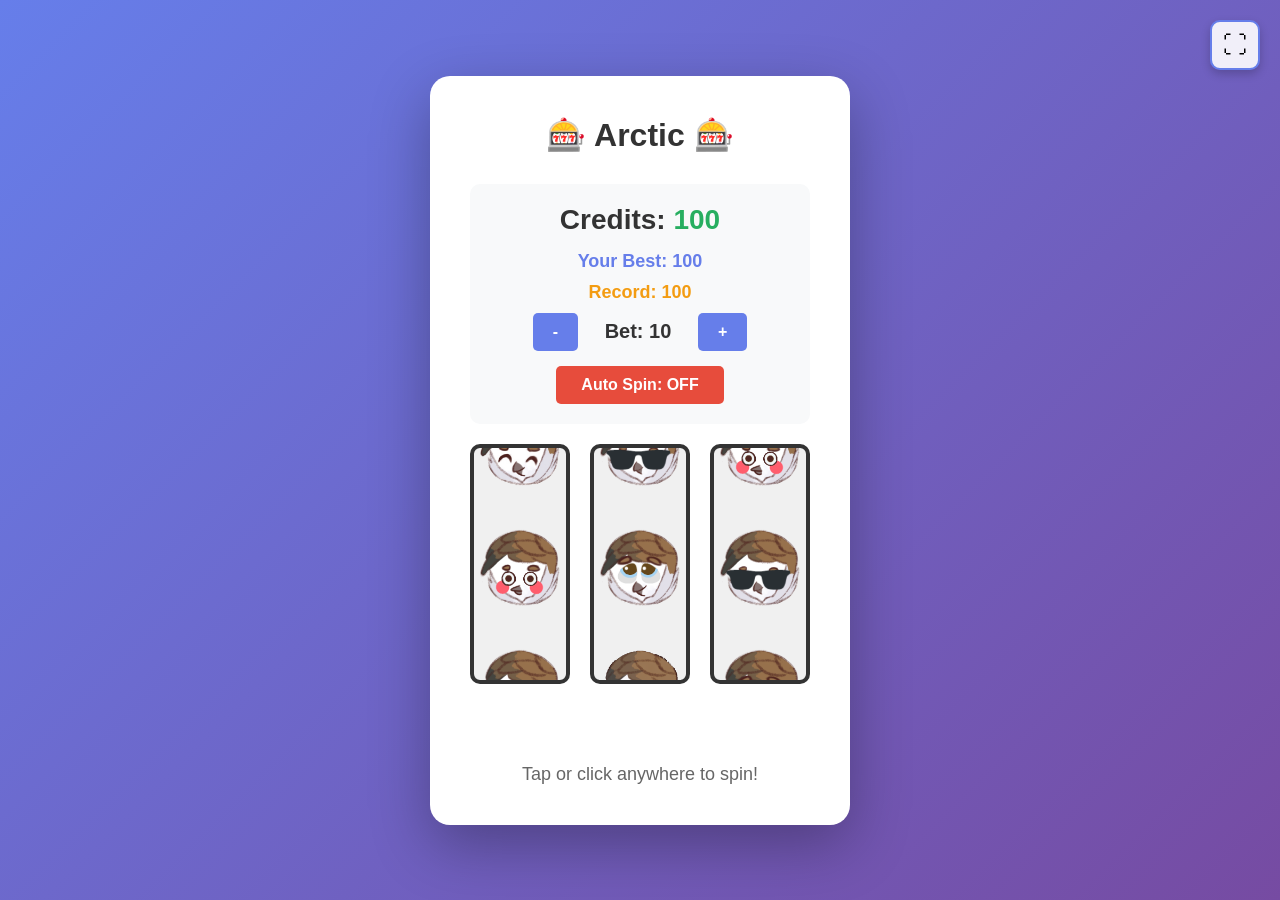
==== gambling/slot-machine.html @ ad3ae70a "Added gambling minigame and added shortcut" ====
<!DOCTYPE html>
<html lang="en">
<head>
    <meta charset="UTF-8">
    <meta name="viewport" content="width=device-width, initial-scale=1.0">
    <title>Slot Machine</title>
    <style>
        * {
            margin: 0;
            padding: 0;
            box-sizing: border-box;
        }

        body {
            font-family: Arial, sans-serif;
            display: flex;
            justify-content: center;
            align-items: center;
            min-height: 100vh;
            background: linear-gradient(135deg, #667eea 0%, #764ba2 100%);
            cursor: pointer;
            user-select: none;
        }

        .container {
            text-align: center;
            background: white;
            padding: 40px;
            border-radius: 20px;
            box-shadow: 0 20px 60px rgba(0,0,0,0.3);
        }

        h1 {
            color: #333;
            margin-bottom: 30px;
        }

        .slot-machine {
            display: flex;
            gap: 20px;
            justify-content: center;
            margin-bottom: 30px;
        }

        .reel {
            width: 100px;
            height: 240px;
            background: #f0f0f0;
            border: 4px solid #333;
            border-radius: 10px;
            display: flex;
            align-items: center;
            justify-content: center;
            font-size: 60px;
            font-weight: bold;
            overflow: hidden;
            position: relative;
        }

        .reel-inner {
            position: absolute;
            display: flex;
            flex-direction: column;
            align-items: center;
            transition: transform 0.1s linear;
            top: 60px;
        }

        .reel-symbol {
            height: 120px;
            display: flex;
            align-items: center;
            justify-content: center;
            font-size: 60px;
        }

        .reel-symbol img {
            max-width: 80px;
            max-height: 80px;
            object-fit: contain;
        }

        .reel.spinning .reel-inner {
            animation: none;
        }

        .message {
            font-size: 24px;
            font-weight: bold;
            min-height: 30px;
            margin-bottom: 20px;
            color: #667eea;
        }

        .message.winner {
            color: #f39c12;
            animation: pulse 0.5s ease-in-out infinite;
        }

        @keyframes pulse {
            0%, 100% { transform: scale(1); }
            50% { transform: scale(1.1); }
        }

        .instruction {
            color: #666;
            font-size: 18px;
        }

        .credits-section {
            margin-bottom: 20px;
            padding: 20px;
            background: #f8f9fa;
            border-radius: 10px;
        }

        .credits-display {
            font-size: 28px;
            font-weight: bold;
            color: #333;
            margin-bottom: 15px;
        }

        .credits-amount {
            color: #27ae60;
        }

        .high-score {
            font-size: 18px;
            color: #667eea;
            font-weight: bold;
            margin-bottom: 10px;
        }

        .high-score.record {
            color: #f39c12;
        }

        .name-input-modal {
            position: fixed;
            top: 0;
            left: 0;
            width: 100%;
            height: 100%;
            background: rgba(0, 0, 0, 0.7);
            display: none;
            justify-content: center;
            align-items: center;
            z-index: 1000;
        }

        .name-input-box {
            background: white;
            padding: 30px;
            border-radius: 15px;
            text-align: center;
            box-shadow: 0 10px 40px rgba(0, 0, 0, 0.5);
        }

        .name-input-box h2 {
            color: #f39c12;
            margin-bottom: 20px;
        }

        .name-input-box input {
            font-size: 24px;
            padding: 10px;
            width: 120px;
            text-align: center;
            text-transform: uppercase;
            border: 2px solid #667eea;
            border-radius: 5px;
            margin-bottom: 20px;
            letter-spacing: 10px;
        }

        .name-input-box button {
            background: #667eea;
            color: white;
            border: none;
            padding: 12px 30px;
            border-radius: 5px;
            cursor: pointer;
            font-size: 16px;
            font-weight: bold;
            transition: background 0.3s;
        }

        .name-input-box button:hover {
            background: #5568d3;
        }

        .bet-controls {
            display: flex;
            gap: 10px;
            justify-content: center;
            align-items: center;
            margin-top: 10px;
        }

        .bet-button {
            background: #667eea;
            color: white;
            border: none;
            padding: 10px 20px;
            border-radius: 5px;
            cursor: pointer;
            font-size: 16px;
            font-weight: bold;
            transition: background 0.3s;
        }

        .bet-button:hover {
            background: #5568d3;
        }

        .bet-button:active {
            transform: scale(0.95);
        }

        .bet-display {
            font-size: 20px;
            font-weight: bold;
            color: #333;
            min-width: 100px;
        }

        .game-over {
            color: #e74c3c;
            font-size: 20px;
            margin-top: 10px;
        }

        .reset-button {
            background: #27ae60;
            color: white;
            border: none;
            padding: 12px 30px;
            border-radius: 5px;
            cursor: pointer;
            font-size: 16px;
            font-weight: bold;
            margin-top: 10px;
            transition: background 0.3s;
        }

        .reset-button:hover {
            background: #229954;
        }

        .autospin-controls {
            margin-top: 15px;
        }

        .autospin-button {
            background: #e74c3c;
            color: white;
            border: none;
            padding: 10px 25px;
            border-radius: 5px;
            cursor: pointer;
            font-size: 16px;
            font-weight: bold;
            transition: background 0.3s;
        }

        .autospin-button:hover {
            background: #c0392b;
        }

        .autospin-button.active {
            background: #27ae60;
        }

        .autospin-button.active:hover {
            background: #229954;
        }

        .fullscreen-button {
            position: fixed;
            top: 20px;
            right: 20px;
            background: rgba(255, 255, 255, 0.9);
            border: 2px solid #667eea;
            border-radius: 10px;
            width: 50px;
            height: 50px;
            font-size: 24px;
            cursor: pointer;
            z-index: 999;
            transition: all 0.3s;
            display: flex;
            align-items: center;
            justify-content: center;
            box-shadow: 0 4px 10px rgba(0, 0, 0, 0.2);
        }

        .fullscreen-button:hover {
            background: #667eea;
            color: white;
            transform: scale(1.1);
        }

        .fullscreen-button:active {
            transform: scale(0.95);
        }
    </style>
</head>
<body>
    <button class="fullscreen-button" id="fullscreenBtn" title="Toggle Fullscreen">⛶</button>
    
    <div class="container">
        <h1>🎰 Arctic 🎰</h1>
        
        <div class="credits-section">
            <div class="credits-display">
                Credits: <span class="credits-amount" id="credits">100</span>
            </div>
            <div class="high-score">
                Your Best: <span id="sessionBest">100</span>
            </div>
            <div class="high-score record">
                Record: <span id="highScore">100</span> <span id="highScoreName"></span>
            </div>
            <div class="bet-controls">
                <button class="bet-button" id="decreaseBet">-</button>
                <div class="bet-display">Bet: <span id="betAmount">10</span></div>
                <button class="bet-button" id="increaseBet">+</button>
            </div>
            <div class="autospin-controls">
                <button class="autospin-button" id="autoSpinBtn">Auto Spin: OFF</button>
            </div>
        </div>

        <div class="slot-machine">
            <div class="reel" id="reel1">
                <div class="reel-inner" id="reel1-inner"></div>
            </div>
            <div class="reel" id="reel2">
                <div class="reel-inner" id="reel2-inner"></div>
            </div>
            <div class="reel" id="reel3">
                <div class="reel-inner" id="reel3-inner"></div>
            </div>
        </div>
        <div class="message" id="message"></div>
        <div class="instruction">Tap or click anywhere to spin!</div>
        <div class="game-over" id="gameOver" style="display: none;">
            Out of credits!
            <br>
            <button class="reset-button" id="resetButton">Play Again</button>
        </div>
    </div>

    <div class="name-input-modal" id="nameInputModal">
        <div class="name-input-box">
            <h2>🎉 New Record! 🎉</h2>
            <p>Enter your name (3 characters):</p>
            <input type="text" id="nameInput" maxlength="3" placeholder="AAA">
            <br>
            <button id="submitName">Submit</button>
        </div>
    </div>

    <script>
        // Check for images in the images folder
        const imageSymbols = [
            'cherry.png',
            'lemon.png',
            'orange.png',
            'grape.png',
            'watermelon.png',
            'star.png',
            'diamond.png'
        ];
        
        let symbols = ['🍒', '🍋', '🍊', '🍇', '🍉', '⭐', '💎'];
        let useImages = false;
        
        // Check if images exist
        async function checkImages() {
            const imageChecks = await Promise.all(
                imageSymbols.map(img => {
                    return new Promise((resolve) => {
                        const testImg = new Image();
                        testImg.onload = () => resolve(true);
                        testImg.onerror = () => resolve(false);
                        testImg.src = `images/${img}`;
                    });
                })
            );
            
            // If all images exist, use images instead of emojis
            if (imageChecks.every(exists => exists)) {
                useImages = true;
                symbols = imageSymbols.map(img => `images/${img}`);
            }
            
            // Initialize reels after checking images
            initializeReels();
        }
        
        const reels = [
            document.getElementById('reel1'),
            document.getElementById('reel2'),
            document.getElementById('reel3')
        ];
        const reelInners = [
            document.getElementById('reel1-inner'),
            document.getElementById('reel2-inner'),
            document.getElementById('reel3-inner')
        ];
        const message = document.getElementById('message');
        const creditsDisplay = document.getElementById('credits');
        const betDisplay = document.getElementById('betAmount');
        const sessionBestDisplay = document.getElementById('sessionBest');
        const highScoreDisplay = document.getElementById('highScore');
        const highScoreNameDisplay = document.getElementById('highScoreName');
        const gameOverDiv = document.getElementById('gameOver');
        const decreaseBetBtn = document.getElementById('decreaseBet');
        const increaseBetBtn = document.getElementById('increaseBet');
        const resetButton = document.getElementById('resetButton');
        const nameInputModal = document.getElementById('nameInputModal');
        const nameInput = document.getElementById('nameInput');
        const submitNameBtn = document.getElementById('submitName');
        const autoSpinBtn = document.getElementById('autoSpinBtn');
        
        let credits = 100;
        let betAmount = 10;
        let sessionBest = 100;
        let highScore = 100;
        let highScoreName = '';
        let hasNewRecord = false;
        let isSpinning = false;
        let autoSpinActive = false;
        let autoSpinTimer = null;

        // Initialize reels with symbols
        function initializeReels() {
            reelInners.forEach((reelInner, index) => {
                reelInner.innerHTML = '';
                
                // Get a random starting symbol
                const startSymbol = symbols[Math.floor(Math.random() * symbols.length)];
                const startIndex = symbols.indexOf(startSymbol);
                const prevSymbol = symbols[(startIndex - 1 + symbols.length) % symbols.length];
                const nextSymbol = symbols[(startIndex + 1) % symbols.length];
                
                // Add previous symbol (50% visible above)
                const prevSymbolDiv = document.createElement('div');
                prevSymbolDiv.className = 'reel-symbol';
                if (useImages) {
                    prevSymbolDiv.innerHTML = `<img src="${prevSymbol}" alt="symbol">`;
                } else {
                    prevSymbolDiv.textContent = prevSymbol;
                }
                reelInner.appendChild(prevSymbolDiv);
                
                // Add main symbol (centered)
                const mainSymbolDiv = document.createElement('div');
                mainSymbolDiv.className = 'reel-symbol';
                if (useImages) {
                    mainSymbolDiv.innerHTML = `<img src="${startSymbol}" alt="symbol">`;
                } else {
                    mainSymbolDiv.textContent = startSymbol;
                }
                reelInner.appendChild(mainSymbolDiv);
                
                // Add next symbol (50% visible below)
                const nextSymbolDiv = document.createElement('div');
                nextSymbolDiv.className = 'reel-symbol';
                if (useImages) {
                    nextSymbolDiv.innerHTML = `<img src="${nextSymbol}" alt="symbol">`;
                } else {
                    nextSymbolDiv.textContent = nextSymbol;
                }
                reelInner.appendChild(nextSymbolDiv);
                
                // Position to show the main symbol centered with 50% of prev and next visible
                reelInner.style.transform = 'translateY(-120px)';
            });
        }

        // Start by checking for images
        checkImages();

        function getRandomSymbol() {
            return symbols[Math.floor(Math.random() * symbols.length)];
        }

        function updateDisplay() {
            creditsDisplay.textContent = credits;
            betDisplay.textContent = betAmount;
            
            // Update session best if current credits exceed it
            if (credits > sessionBest) {
                sessionBest = credits;
                sessionBestDisplay.textContent = sessionBest;
                
                // Check if session best beats the all-time record
                if (sessionBest > highScore) {
                    hasNewRecord = true;
                    highScore = sessionBest;
                    highScoreDisplay.textContent = highScore;
                }
            }
            
            // Reduce bet if it exceeds available credits
            if (betAmount > credits && credits >= 10) {
                betAmount = Math.floor(credits / 10) * 10;
                betDisplay.textContent = betAmount;
            }
        }

        function checkGameOver() {
            if (credits < betAmount) {
                gameOverDiv.style.display = 'block';
                
                // Show name input if new record was achieved
                if (hasNewRecord) {
                    nameInputModal.style.display = 'flex';
                    nameInput.value = '';
                    nameInput.focus();
                }
                
                return true;
            }
            return false;
        }

        function spin() {
            if (isSpinning || checkGameOver()) return;
            
            // Deduct bet
            credits -= betAmount;
            updateDisplay();
            
            isSpinning = true;
            message.textContent = '';
            message.classList.remove('winner');

            // Add spinning class
            reels.forEach(reel => reel.classList.add('spinning'));

            // Determine final results
            const results = [
                symbols[Math.floor(Math.random() * symbols.length)],
                symbols[Math.floor(Math.random() * symbols.length)],
                symbols[Math.floor(Math.random() * symbols.length)]
            ];

            // Spin each reel with different durations
            reelInners.forEach((reelInner, index) => {
                const duration = 2000 + (index * 500); // Stagger the stops
                const symbolHeight = 120;
                let position = 0;
                const spinSpeed = 20;
                let symbolCount = reelInner.children.length;
                
                const spinInterval = setInterval(() => {
                    position += symbolHeight;
                    reelInner.style.transform = `translateY(-${position % (symbolHeight * symbolCount)}px)`;
                    
                    // Keep adding symbols to create infinite loop effect
                    if (reelInner.children.length < 30) {
                        const symbolDiv = document.createElement('div');
                        symbolDiv.className = 'reel-symbol';
                        const randomSymbol = symbols[Math.floor(Math.random() * symbols.length)];
                        if (useImages) {
                            symbolDiv.innerHTML = `<img src="${randomSymbol}" alt="symbol">`;
                        } else {
                            symbolDiv.textContent = randomSymbol;
                        }
                        reelInner.appendChild(symbolDiv);
                        symbolCount = reelInner.children.length;
                    }
                }, spinSpeed);

                // Stop spinning after duration
                setTimeout(() => {
                    clearInterval(spinInterval);
                    
                    // Create final display with symbol before, main symbol, and symbol after
                    reelInner.innerHTML = '';
                    
                    // Get symbols for display
                    const resultIndex = symbols.indexOf(results[index]);
                    const prevSymbol = symbols[(resultIndex - 1 + symbols.length) % symbols.length];
                    const nextSymbol = symbols[(resultIndex + 1) % symbols.length];
                    
                    // Add previous symbol (50% visible above)
                    const prevSymbolDiv = document.createElement('div');
                    prevSymbolDiv.className = 'reel-symbol';
                    if (useImages) {
                        prevSymbolDiv.innerHTML = `<img src="${prevSymbol}" alt="symbol">`;
                    } else {
                        prevSymbolDiv.textContent = prevSymbol;
                    }
                    reelInner.appendChild(prevSymbolDiv);
                    
                    // Add main symbol (centered)
                    const mainSymbolDiv = document.createElement('div');
                    mainSymbolDiv.className = 'reel-symbol';
                    if (useImages) {
                        mainSymbolDiv.innerHTML = `<img src="${results[index]}" alt="symbol">`;
                    } else {
                        mainSymbolDiv.textContent = results[index];
                    }
                    reelInner.appendChild(mainSymbolDiv);
                    
                    // Add next symbol (50% visible below)
                    const nextSymbolDiv = document.createElement('div');
                    nextSymbolDiv.className = 'reel-symbol';
                    if (useImages) {
                        nextSymbolDiv.innerHTML = `<img src="${nextSymbol}" alt="symbol">`;
                    } else {
                        nextSymbolDiv.textContent = nextSymbol;
                    }
                    reelInner.appendChild(nextSymbolDiv);
                    
                    // Position to show the main symbol centered with 50% of prev and next visible
                    reelInner.style.transform = 'translateY(-120px)';
                    
                    reels[index].classList.remove('spinning');
                    
                    // Check if all reels stopped
                    if (index === 2) {
                        setTimeout(() => finishSpin(results), 200);
                    }
                }, duration);
            });
        }

        function finishSpin(results) {
            // Check for win and calculate payout
            let winAmount = 0;
            if (results[0] === results[1] && results[1] === results[2]) {
                // Jackpot - 10x bet
                winAmount = betAmount * 10;
                credits += winAmount;
                message.textContent = `🎉 JACKPOT! Won ${winAmount} credits! 🎉`;
                message.classList.add('winner');
                stopAutoSpin();
            } else if (results[0] === results[1] || results[1] === results[2] || results[0] === results[2]) {
                // Two matching - 2x bet
                winAmount = betAmount * 2;
                credits += winAmount;
                message.textContent = `Nice! Won ${winAmount} credits!`;
            } else {
                message.textContent = 'Try again!';
            }

            updateDisplay();
            isSpinning = false;
            
            if (checkGameOver()) {
                stopAutoSpin();
                return;
            }
            
            // Queue next auto spin
            if (autoSpinActive) {
                autoSpinTimer = setTimeout(spin, 1000);
            }
        }

        // Bet controls
        decreaseBetBtn.addEventListener('click', (e) => {
            e.stopPropagation();
            if (betAmount > 10) {
                betAmount -= 10;
                updateDisplay();
            }
        });

        increaseBetBtn.addEventListener('click', (e) => {
            e.stopPropagation();
            if (betAmount < credits) {
                betAmount += 10;
                updateDisplay();
            }
        });

        resetButton.addEventListener('click', (e) => {
            e.stopPropagation();
            credits = 100;
            betAmount = 10;
            sessionBest = 100;
            hasNewRecord = false;
            sessionBestDisplay.textContent = sessionBest;
            updateDisplay();
            gameOverDiv.style.display = 'none';
            message.textContent = '';
            message.classList.remove('winner');
        });

        // Name input handlers
        submitNameBtn.addEventListener('click', (e) => {
            e.stopPropagation();
            submitHighScoreName();
        });

        nameInput.addEventListener('keypress', (e) => {
            if (e.key === 'Enter') {
                e.stopPropagation();
                submitHighScoreName();
            }
        });

        nameInput.addEventListener('input', (e) => {
            e.target.value = e.target.value.toUpperCase();
        });

        function submitHighScoreName() {
            const name = nameInput.value.trim().toUpperCase();
            if (name.length === 3) {
                highScoreName = name;
                highScoreNameDisplay.textContent = `- ${highScoreName}`;
                hasNewRecord = false;
                nameInputModal.style.display = 'none';
            } else {
                alert('Please enter exactly 3 characters');
            }
        }

        // Auto spin controls
        function stopAutoSpin() {
            autoSpinActive = false;
            if (autoSpinTimer) {
                clearTimeout(autoSpinTimer);
                autoSpinTimer = null;
            }
            autoSpinBtn.textContent = 'Auto Spin: OFF';
            autoSpinBtn.classList.remove('active');
        }

        autoSpinBtn.addEventListener('click', (e) => {
            e.stopPropagation();
            if (autoSpinActive) {
                stopAutoSpin();
            } else {
                autoSpinActive = true;
                autoSpinBtn.textContent = 'Auto Spin: ON';
                autoSpinBtn.classList.add('active');
                if (!isSpinning) {
                    spin();
                }
            }
        });

        // Fullscreen functionality
        const fullscreenBtn = document.getElementById('fullscreenBtn');
        
        fullscreenBtn.addEventListener('click', (e) => {
            e.stopPropagation();
            toggleFullscreen();
        });

        function toggleFullscreen() {
            if (!document.fullscreenElement && !document.webkitFullscreenElement && !document.mozFullScreenElement) {
                // Enter fullscreen
                const elem = document.documentElement;
                if (elem.requestFullscreen) {
                    elem.requestFullscreen();
                } else if (elem.webkitRequestFullscreen) {
                    elem.webkitRequestFullscreen();
                } else if (elem.mozRequestFullScreen) {
                    elem.mozRequestFullScreen();
                } else if (elem.msRequestFullscreen) {
                    elem.msRequestFullscreen();
                }
            } else {
                // Exit fullscreen
                if (document.exitFullscreen) {
                    document.exitFullscreen();
                } else if (document.webkitExitFullscreen) {
                    document.webkitExitFullscreen();
                } else if (document.mozCancelFullScreen) {
                    document.mozCancelFullScreen();
                } else if (document.msExitFullscreen) {
                    document.msExitFullscreen();
                }
            }
        }

        // Click/tap anywhere to spin
        document.body.addEventListener('click', spin);
        document.body.addEventListener('touchstart', (e) => {
            e.preventDefault();
            spin();
        });
    </script>
</body>
</html>
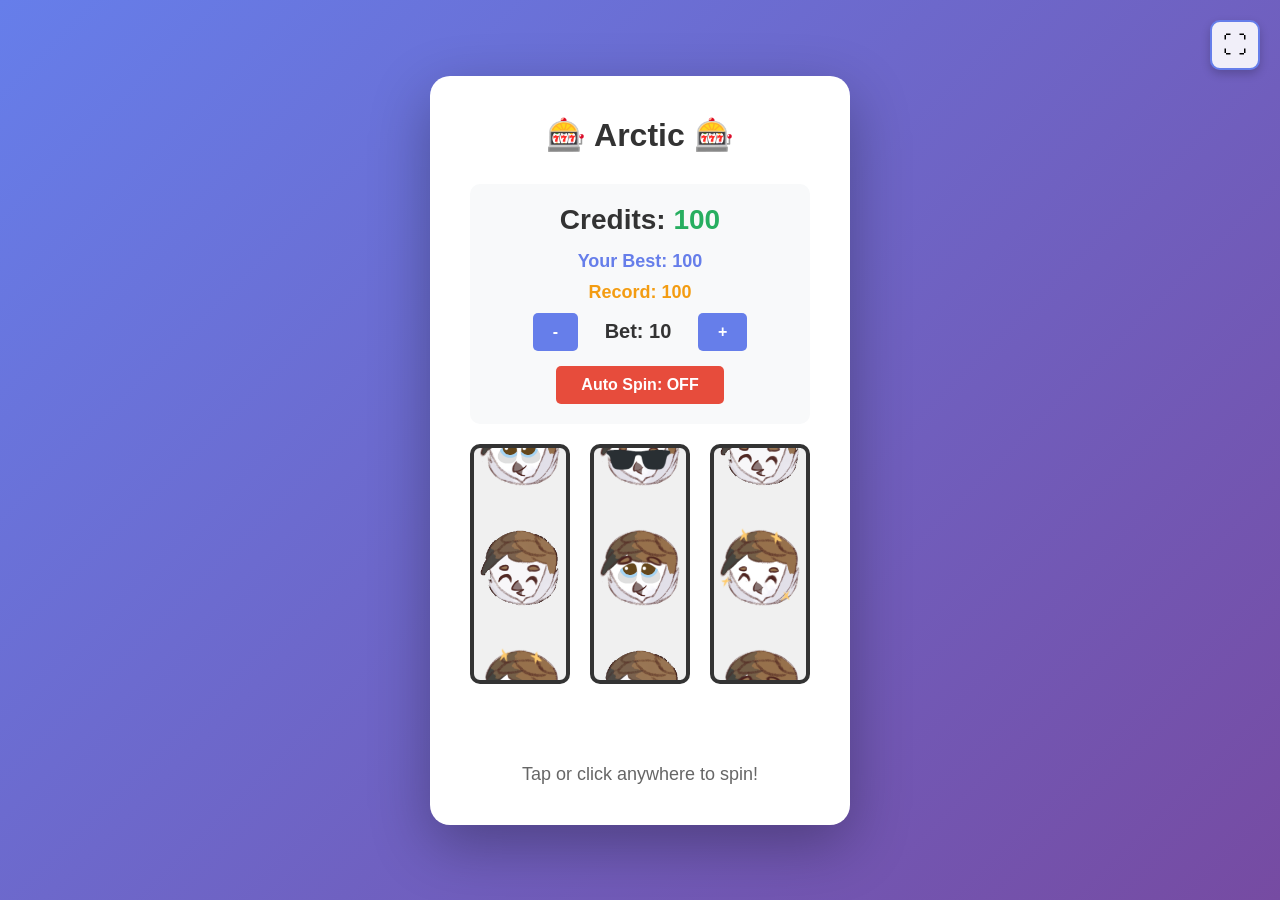
==== commit d0d4aaf6: "Fix Slot Colouring" ====
--- a/gambling/slot-machine.html
+++ b/gambling/slot-machine.html
@@ -3,6 +3,7 @@
 <head>
     <meta charset="UTF-8">
     <meta name="viewport" content="width=device-width, initial-scale=1.0">
+    <meta name="color-scheme" content="light">
     <title>Slot Machine</title>
     <style>
         * {
@@ -17,9 +18,11 @@
             justify-content: center;
             align-items: center;
             min-height: 100vh;
+            background-color: #667eea;
             background: linear-gradient(135deg, #667eea 0%, #764ba2 100%);
             cursor: pointer;
             user-select: none;
+            color-scheme: light;
         }
 
         .container {
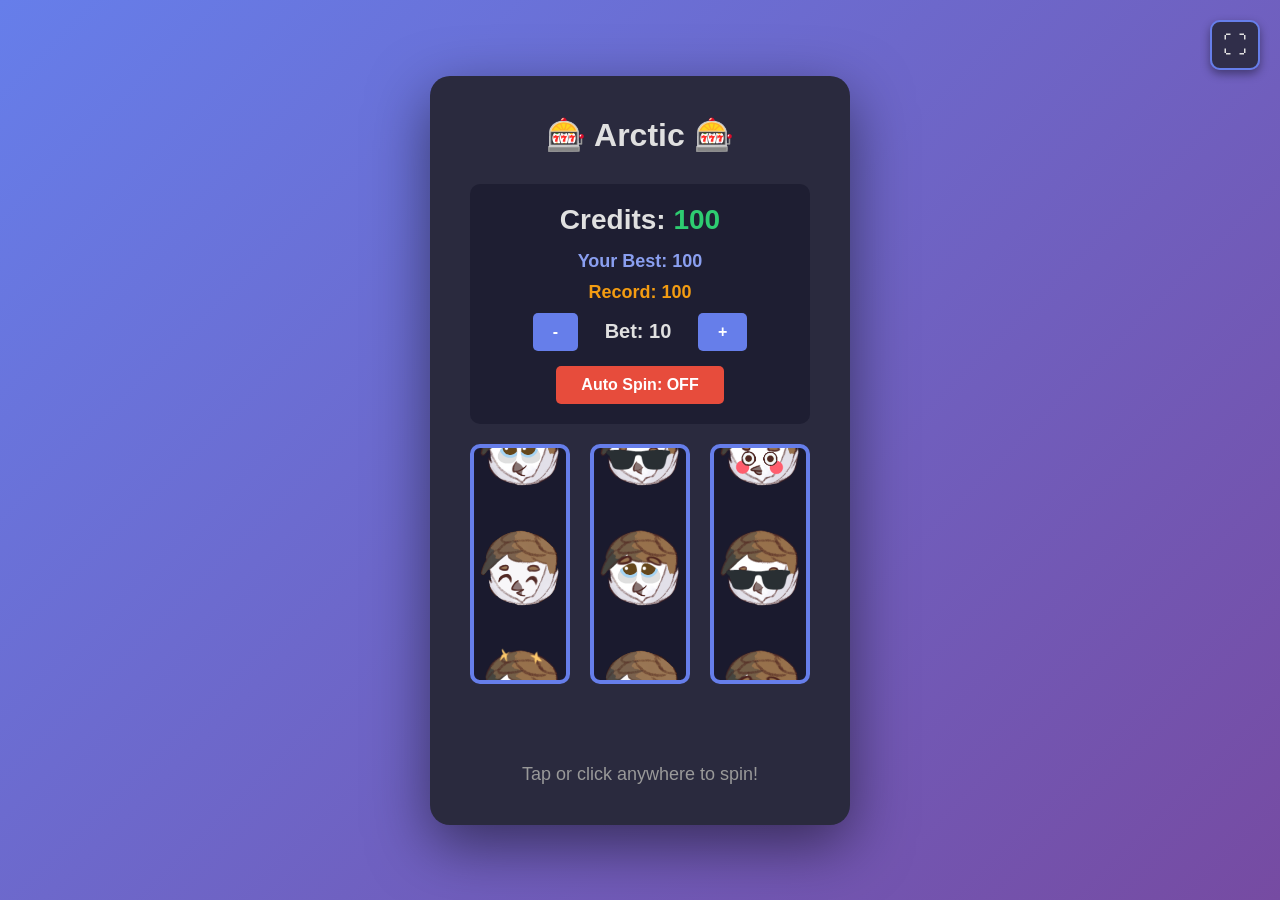
==== commit 4ba4e29c: "change to dark colour" ====
--- a/gambling/slot-machine.html
+++ b/gambling/slot-machine.html
@@ -3,7 +3,7 @@
 <head>
     <meta charset="UTF-8">
     <meta name="viewport" content="width=device-width, initial-scale=1.0">
-    <meta name="color-scheme" content="light">
+    <meta name="color-scheme" content="dark">
     <title>Slot Machine</title>
     <style>
         * {
@@ -22,19 +22,19 @@
             background: linear-gradient(135deg, #667eea 0%, #764ba2 100%);
             cursor: pointer;
             user-select: none;
-            color-scheme: light;
+            color-scheme: dark;
         }
 
         .container {
             text-align: center;
-            background: white;
+            background: #2a2a3e;
             padding: 40px;
             border-radius: 20px;
-            box-shadow: 0 20px 60px rgba(0,0,0,0.3);
+            box-shadow: 0 20px 60px rgba(0,0,0,0.5);
         }
 
         h1 {
-            color: #333;
+            color: #e0e0e0;
             margin-bottom: 30px;
         }
 
@@ -48,8 +48,8 @@
         .reel {
             width: 100px;
             height: 240px;
-            background: #f0f0f0;
-            border: 4px solid #333;
+            background: #1a1a2e;
+            border: 4px solid #667eea;
             border-radius: 10px;
             display: flex;
             align-items: center;
@@ -92,7 +92,7 @@
             font-weight: bold;
             min-height: 30px;
             margin-bottom: 20px;
-            color: #667eea;
+            color: #8a9ff0;
         }
 
         .message.winner {
@@ -106,31 +106,31 @@
         }
 
         .instruction {
-            color: #666;
+            color: #999;
             font-size: 18px;
         }
 
         .credits-section {
             margin-bottom: 20px;
             padding: 20px;
-            background: #f8f9fa;
+            background: #1e1e32;
             border-radius: 10px;
         }
 
         .credits-display {
             font-size: 28px;
             font-weight: bold;
-            color: #333;
+            color: #e0e0e0;
             margin-bottom: 15px;
         }
 
         .credits-amount {
-            color: #27ae60;
+            color: #2ecc71;
         }
 
         .high-score {
             font-size: 18px;
-            color: #667eea;
+            color: #8a9ff0;
             font-weight: bold;
             margin-bottom: 10px;
         }
@@ -145,7 +145,7 @@
             left: 0;
             width: 100%;
             height: 100%;
-            background: rgba(0, 0, 0, 0.7);
+            background: rgba(0, 0, 0, 0.8);
             display: none;
             justify-content: center;
             align-items: center;
@@ -153,11 +153,11 @@
         }
 
         .name-input-box {
-            background: white;
+            background: #2a2a3e;
             padding: 30px;
             border-radius: 15px;
             text-align: center;
-            box-shadow: 0 10px 40px rgba(0, 0, 0, 0.5);
+            box-shadow: 0 10px 40px rgba(0, 0, 0, 0.7);
         }
 
         .name-input-box h2 {
@@ -175,6 +175,8 @@
             border-radius: 5px;
             margin-bottom: 20px;
             letter-spacing: 10px;
+            background: #1a1a2e;
+            color: #e0e0e0;
         }
 
         .name-input-box button {
@@ -224,7 +226,7 @@
         .bet-display {
             font-size: 20px;
             font-weight: bold;
-            color: #333;
+            color: #e0e0e0;
             min-width: 100px;
         }
 
@@ -283,7 +285,7 @@
             position: fixed;
             top: 20px;
             right: 20px;
-            background: rgba(255, 255, 255, 0.9);
+            background: rgba(42, 42, 62, 0.9);
             border: 2px solid #667eea;
             border-radius: 10px;
             width: 50px;
@@ -295,7 +297,8 @@
             display: flex;
             align-items: center;
             justify-content: center;
-            box-shadow: 0 4px 10px rgba(0, 0, 0, 0.2);
+            box-shadow: 0 4px 10px rgba(0, 0, 0, 0.4);
+            color: #e0e0e0;
         }
 
         .fullscreen-button:hover {
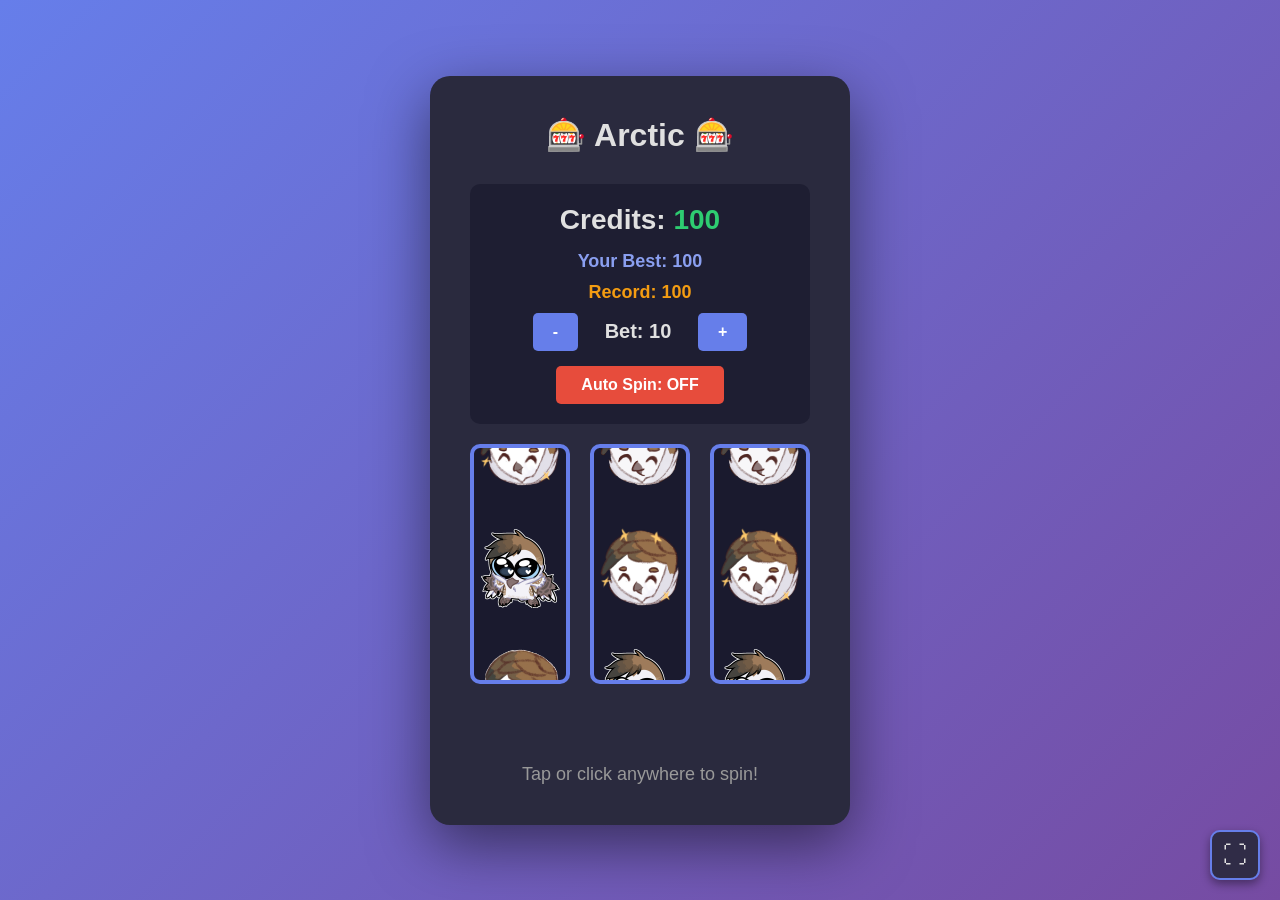
==== commit 0c88cc6a: "Added interactions and readjusted images" ====
--- a/gambling/slot-machine.html
+++ b/gambling/slot-machine.html
@@ -283,7 +283,7 @@
 
         .fullscreen-button {
             position: fixed;
-            top: 20px;
+            bottom: 20px;
             right: 20px;
             background: rgba(42, 42, 62, 0.9);
             border: 2px solid #667eea;
